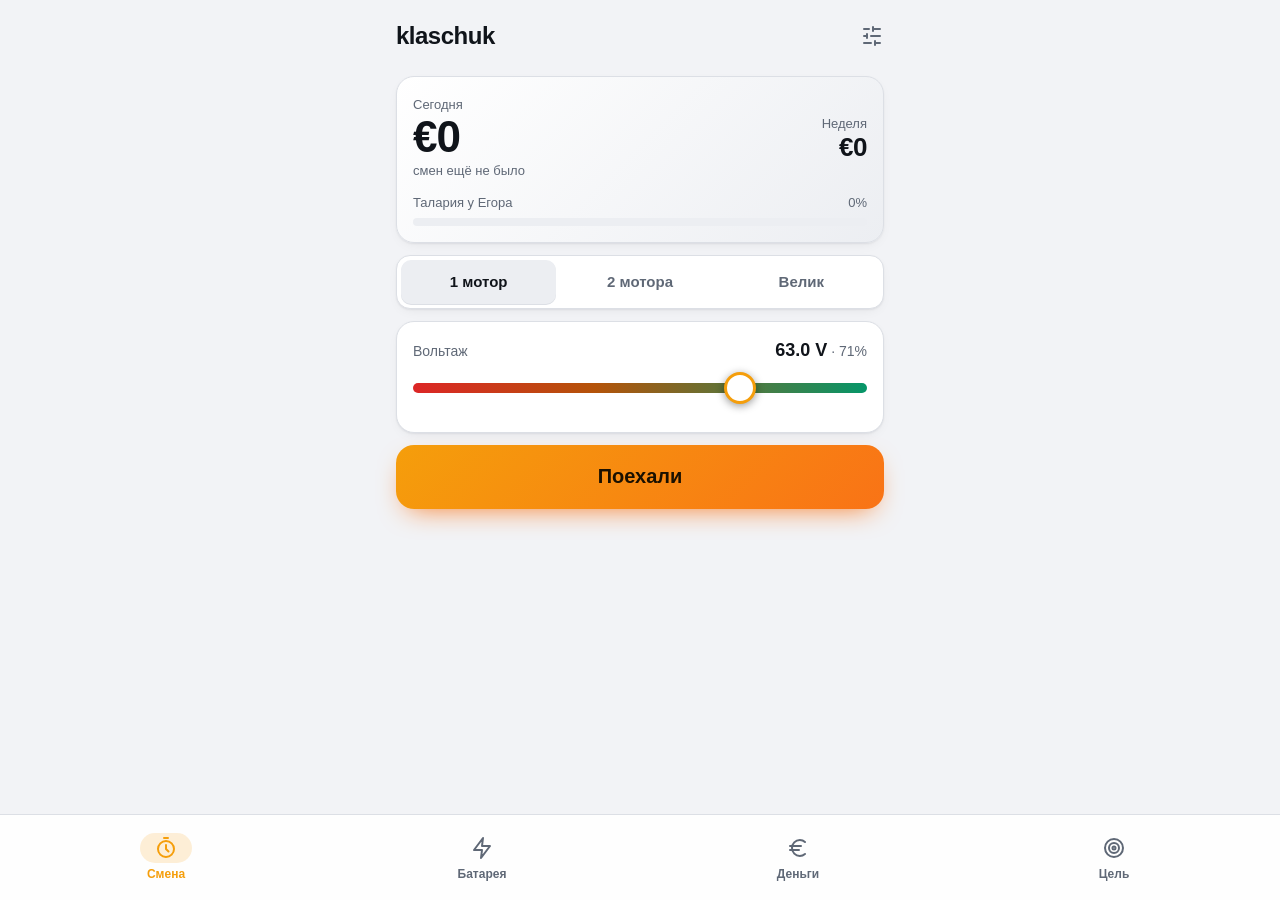
==== public/index.html @ 68939b81 "Перенос с сервера на GitHub (2026-10-26)" ====
<!doctype html>
<html lang="ru">
<head>
<meta charset="utf-8">
<meta name="viewport" content="width=device-width, initial-scale=1, viewport-fit=cover">
<title>klaschuk</title>
<meta name="description" content="Смены, батарея, деньги и цель — для курьера.">
<meta name="theme-color" content="#0b0d12">
<meta name="apple-mobile-web-app-capable" content="yes">
<meta name="mobile-web-app-capable" content="yes">
<meta name="apple-mobile-web-app-status-bar-style" content="black-translucent">
<meta name="apple-mobile-web-app-title" content="klaschuk">
<meta name="robots" content="noindex">
<link rel="manifest" href="manifest.json">
<link rel="icon" href="icons/icon-192.png">
<link rel="apple-touch-icon" href="icons/apple-touch-icon.png">
<link rel="stylesheet" href="style.css?v=8">
</head>
<body>
<svg width="0" height="0" style="position:absolute" aria-hidden="true">
  <defs>
    <linearGradient id="g-accent" x1="0" y1="0" x2="1" y2="1"><stop offset="0" stop-color="#ffb020"/><stop offset="1" stop-color="#ff7a1a"/></linearGradient>
    <symbol id="i-timer" viewBox="0 0 24 24"><circle cx="12" cy="13" r="8"/><path d="M12 9v4l2.5 2.5M10 2h4"/></symbol>
    <symbol id="i-zap" viewBox="0 0 24 24"><path d="M13 2 4 14h8l-1 8 9-12h-8l1-8z"/></symbol>
    <symbol id="i-euro" viewBox="0 0 24 24"><path d="M4 10h11M4 14h9M19 6a7.7 7.7 0 0 0-5.2-2A7.9 7.9 0 0 0 6 12c0 4.4 3.5 8 7.8 8 2 0 3.8-.8 5.2-2"/></symbol>
    <symbol id="i-target" viewBox="0 0 24 24"><circle cx="12" cy="12" r="9"/><circle cx="12" cy="12" r="5"/><circle cx="12" cy="12" r="1.5"/></symbol>
    <symbol id="i-sliders" viewBox="0 0 24 24"><path d="M20 5h-7M9 5H4M20 12h-9M7 12H4M20 19h-5M11 19H4M13 3v4M7 10v4M15 17v4"/></symbol>
    <symbol id="i-home" viewBox="0 0 24 24"><path d="M3 10.5 12 3l9 7.5M5 9v12h14V9M10 21v-6h4v6"/></symbol>
    <symbol id="i-snow" viewBox="0 0 24 24"><path d="M12 2v20M2 12h20M5 5l14 14M19 5 5 19"/></symbol>
    <symbol id="i-x" viewBox="0 0 24 24"><path d="M18 6 6 18M6 6l12 12"/></symbol>
    <symbol id="i-pause" viewBox="0 0 24 24"><path d="M9 5v14M15 5v14"/></symbol>
    <symbol id="i-play" viewBox="0 0 24 24"><path d="M7 4v16l12-8z"/></symbol>
    <symbol id="i-plus" viewBox="0 0 24 24"><path d="M12 5v14M5 12h14"/></symbol>
    <symbol id="i-minus" viewBox="0 0 24 24"><path d="M5 12h14"/></symbol>
    <symbol id="i-flag" viewBox="0 0 24 24"><path d="M5 22V4M5 4h12l-2 4 2 4H5"/></symbol>
  </defs>
</svg>
<header class="top">
  <h1>klaschuk <i id="live" class="pulse" hidden aria-label="Смена идёт"></i></h1>
  <button class="icon" data-tab="settings" aria-label="Настройки"><svg class="ic" aria-hidden="true"><use href="#i-sliders"/></svg></button>
</header>
<main id="view"></main>
<nav class="tabs" id="tabs" aria-label="Разделы">
  <button data-tab="shift"><svg class="ic" aria-hidden="true"><use href="#i-timer"/></svg>Смена</button>
  <button data-tab="battery"><svg class="ic" aria-hidden="true"><use href="#i-zap"/></svg>Батарея</button>
  <button data-tab="money"><svg class="ic" aria-hidden="true"><use href="#i-euro"/></svg>Деньги</button>
  <button data-tab="goal"><svg class="ic" aria-hidden="true"><use href="#i-target"/></svg>Цель</button>
</nav>
<div id="toast" class="toast" role="status" aria-live="polite" hidden><span></span><button hidden></button></div>
<input type="file" id="importFile" accept="application/json,.json" hidden>
<script src="app.js?v=8"></script>
</body>
</html>
---- public/style.css ----
:root {
  --bg: #0b0d12;
  --card: #151922;
  --card-2: #1e2430;
  --line: #262d3a;
  --text: #f1f4f8;
  --muted: #8691a2;
  --accent: #ffb020;
  --accent-2: #ff7a1a;
  --accent-ink: #1a1000;
  --ok: #34d399;
  --soon: #fbbf24;
  --bad: #f87171;
  --r-sm: 10px; --r-md: 14px; --r-lg: 18px; --r-xl: 22px; --r-pill: 99px;
  --shadow-card: none;
  --shadow-cta: 0 10px 28px -12px var(--accent-2);
  color-scheme: dark;
}
@media (prefers-color-scheme: light) {
  :root {
    --bg: #f2f3f6; --card: #ffffff; --card-2: #eceef2; --line: #dcdfe5;
    --text: #10141a; --muted: #5f6876; --accent: #f59e0b; --accent-2: #f97316; --accent-ink: #1a1000;
    --ok: #059669; --soon: #b45309; --bad: #dc2626;
    --shadow-card: 0 1px 2px rgba(16, 20, 26, .06), 0 4px 14px -6px rgba(16, 20, 26, .10);
    color-scheme: light;
  }
}

* { box-sizing: border-box; -webkit-tap-highlight-color: transparent; }
[hidden] { display: none !important; }
html, body { margin: 0; background: var(--bg); color: var(--text); }
body {
  font: 16px/1.35 -apple-system, BlinkMacSystemFont, "SF Pro Text", "Segoe UI", Roboto, sans-serif;
  padding: env(safe-area-inset-top) 0 calc(112px + env(safe-area-inset-bottom));
  -webkit-text-size-adjust: 100%;
  font-variant-numeric: tabular-nums;
}
main, .top { max-width: 520px; margin: 0 auto; padding-left: 16px; padding-right: 16px; }

.top { display: flex; align-items: center; justify-content: space-between; padding-top: 12px; padding-bottom: 4px; }
.top h1 { font-size: 24px; font-weight: 800; letter-spacing: -0.5px; margin: 0; display: flex; align-items: center; gap: 10px; }
.icon { background: none; border: 0; color: var(--muted); width: 48px; height: 48px; min-height: 48px; padding: 0; margin-right: -12px; }
.icon.on { color: var(--accent); }
.pulse { width: 10px; height: 10px; border-radius: 50%; background: var(--ok); box-shadow: 0 0 0 0 var(--ok); animation: pulse 1.8s infinite; }
@keyframes pulse { 0% { box-shadow: 0 0 0 0 rgba(52, 211, 153, .6); } 100% { box-shadow: 0 0 0 12px rgba(52, 211, 153, 0); } }

.card { background: var(--card); border: 1px solid var(--line); border-radius: var(--r-lg); padding: 16px; margin: 12px 0; box-shadow: var(--shadow-card); }
.card h2 { font-size: 13px; font-weight: 700; text-transform: uppercase; letter-spacing: .6px; color: var(--muted); margin: 0 0 10px; display: flex; justify-content: space-between; }
.hero { background: linear-gradient(135deg, var(--card) 0%, var(--card-2) 100%); }
.dim { color: var(--muted); }
small { color: var(--muted); font-size: 13px; }
.xl { font-size: 44px; font-weight: 800; letter-spacing: -1px; line-height: 1; display: block; }
.lg { font-size: 26px; font-weight: 800; letter-spacing: -0.5px; line-height: 1.1; display: block; }
.ok { color: var(--ok); } .soon { color: var(--soon); } .bad { color: var(--bad); }

button, .btn {
  font: inherit; font-weight: 700; color: var(--text); background: var(--card-2);
  border: 1px solid var(--line); border-radius: var(--r-md); padding: 12px 14px; min-height: 48px;
  display: inline-flex; align-items: center; justify-content: center; gap: 6px; text-decoration: none; cursor: pointer;
  transition: transform .08s ease-out, opacity .08s ease-out, background-color .15s ease-out;
}
button:active, .btn:active { transform: scale(.97); opacity: .85; }
.go, .tap {
  display: flex; width: 100%; border: 0; color: var(--accent-ink);
  background: linear-gradient(135deg, var(--accent) 0%, var(--accent-2) 100%);
  box-shadow: var(--shadow-cta);
}
.go { min-height: 64px; font-size: 20px; margin: 12px 0; border-radius: var(--r-lg); }
.tap { min-height: 112px; font-size: 28px; border-radius: var(--r-xl); margin: 12px 0 4px; }
.end { color: var(--bad); border-color: color-mix(in srgb, var(--bad) 45%, transparent); background: transparent; }
.ghost { background: transparent; }
.x { background: none; border: 0; color: var(--muted); width: 44px; height: 44px; min-height: 44px; padding: 0; margin-right: -10px; }
.link { background: none; border: 0; color: var(--muted); min-height: 44px; padding: 6px 12px; font-weight: 600; font-size: 15px; }

.seg { display: flex; gap: 6px; margin: 10px 0; background: var(--card); border: 1px solid var(--line); border-radius: var(--r-md); padding: 4px; box-shadow: var(--shadow-card); }
.seg button { flex: 1; min-height: 42px; border: 0; background: transparent; color: var(--muted); border-radius: var(--r-sm); font-size: 15px; }
.seg button.on { background: var(--card-2); color: var(--text); box-shadow: 0 1px 0 var(--line); }
.chips { display: flex; flex-wrap: wrap; gap: 8px; margin: 10px 0; }
.chips button { min-height: 44px; padding: 8px 16px; border-radius: var(--r-pill); font-size: 15px; }
.chips button.on { background: var(--accent); color: var(--accent-ink); border-color: var(--accent); }

.row { display: flex; justify-content: space-between; align-items: center; gap: 12px; }
.grid2 { display: grid; grid-template-columns: 1fr 1fr; gap: 10px; }
.grid3 { display: grid; grid-template-columns: repeat(3, 1fr); gap: 8px; }
.kpi { background: var(--card-2); border-radius: var(--r-md); padding: 10px 12px; }
.kpi b { display: block; font-size: 20px; font-weight: 800; }
.kpi small { font-size: 12px; }
.r { text-align: right; }

label { display: block; font-size: 13px; color: var(--muted); margin: 10px 0 0; }
input:not([type=range]):not([type=checkbox]):not([type=file]), select {
  display: block; width: 100%; margin-top: 6px; padding: 14px; font: inherit; font-size: 18px; font-weight: 600;
  color: var(--text); background: var(--card-2); border: 1px solid var(--line); border-radius: var(--r-md);
  -webkit-appearance: none; appearance: none;
}
input:focus { outline: 2px solid var(--accent); outline-offset: 1px; }
.money-in { font-size: 34px !important; font-weight: 800 !important; text-align: center; padding: 16px !important; }
.inline { display: flex; gap: 8px; margin-top: 8px; }
.inline input { margin: 0 !important; flex: 1; min-width: 0; }

input[type=range] { -webkit-appearance: none; appearance: none; width: 100%; height: 44px; background: transparent; margin: 4px 0 0; }
input[type=range]::-webkit-slider-runnable-track { height: 10px; border-radius: 99px; background: linear-gradient(90deg, var(--bad), var(--soon) 40%, var(--ok)); }
input[type=range]::-moz-range-track { height: 10px; border-radius: 99px; background: linear-gradient(90deg, var(--bad), var(--soon) 40%, var(--ok)); }
input[type=range]::-webkit-slider-thumb { -webkit-appearance: none; width: 32px; height: 32px; margin-top: -11px; border-radius: 50%; background: #fff; border: 3px solid var(--accent); box-shadow: 0 2px 8px rgba(0,0,0,.4); }
input[type=range]::-moz-range-thumb { width: 26px; height: 26px; border-radius: 50%; background: #fff; border: 3px solid var(--accent); }
.vlabel { margin-top: 14px; display: flex; justify-content: space-between; align-items: baseline; font-size: 14px; color: var(--muted); }
.vlabel b { font-size: 18px; color: var(--text); }

.timer { font-size: 56px; font-weight: 800; letter-spacing: -2px; line-height: 1; margin: 6px 0 12px; }

.ringwrap { position: relative; width: 200px; height: 200px; margin: 4px auto 8px; }
.ring { width: 100%; height: 100%; }
.ring .track { fill: none; stroke: var(--card-2); stroke-width: 12; }
.ring .val { fill: none; stroke-width: 12; stroke-linecap: round; transition: stroke-dashoffset .3s; }
.ring.ok .val { stroke: var(--ok); } .ring.soon .val { stroke: var(--soon); } .ring.bad .val { stroke: var(--bad); }
.ring.accent .val { stroke: url(#g-accent); }
.ringtxt { position: absolute; inset: 0; display: flex; flex-direction: column; align-items: center; justify-content: center; text-align: center; }
.ringtxt b { font-size: 46px; font-weight: 800; letter-spacing: -1.5px; line-height: 1; }

.bars { display: grid; gap: 10px; }
.barrow { display: grid; grid-template-columns: 64px 1fr 60px; align-items: center; gap: 10px; font-size: 14px; }
.btrack { height: 12px; background: var(--card-2); border-radius: 99px; overflow: hidden; }
.btrack > i { display: block; height: 100%; border-radius: 99px; background: linear-gradient(90deg, var(--accent), var(--accent-2)); }
.progress { height: 8px; background: var(--card-2); border-radius: 99px; overflow: hidden; margin-top: 12px; }
.progress > i { display: block; height: 100%; background: linear-gradient(90deg, var(--accent), var(--accent-2)); }

.list { list-style: none; margin: 0; padding: 0; }
.list li { display: flex; justify-content: space-between; align-items: center; gap: 8px; padding: 11px 0; border-bottom: 1px solid var(--line); }
.list li:last-child { border-bottom: 0; }
.list .meta { font-size: 13px; color: var(--muted); }

details { margin-top: 12px; }
summary { color: var(--muted); font-size: 14px; cursor: pointer; padding: 6px 0; }

.tabs {
  position: fixed; left: 0; right: 0; bottom: 0; z-index: 10;
  display: grid; grid-template-columns: repeat(4, 1fr);
  background: color-mix(in srgb, var(--card) 88%, transparent); backdrop-filter: blur(14px); -webkit-backdrop-filter: blur(14px);
  border-top: 1px solid var(--line); padding: 6px 8px calc(6px + env(safe-area-inset-bottom));
}
.tabs button { flex-direction: column; gap: 3px; background: none; border: 0; font-size: 12px; font-weight: 600; color: var(--muted); min-height: 54px; }

.tabs button.on { color: var(--accent); }
.tabs button .ic { padding: 3px 14px; width: 52px; height: 30px; border-radius: var(--r-pill); transition: background-color .2s ease-out; }
.tabs button.on .ic { background: color-mix(in srgb, var(--accent) 16%, transparent); }

.toast {
  position: fixed; left: 50%; top: calc(10px + env(safe-area-inset-top)); transform: translateX(-50%); box-shadow: 0 8px 24px -8px rgba(0,0,0,.45);
  display: flex; align-items: center; gap: 12px; background: var(--text); color: var(--bg);
  padding: 10px 12px 10px 16px; border-radius: var(--r-md); font-weight: 700; z-index: 20; max-width: calc(100% - 32px);
}
.toast[hidden] { display: none; }
.toast button { min-height: 44px; padding: 6px 14px; background: var(--bg); color: var(--accent); border: 0; border-radius: 9px; }

.paused .timer { color: var(--muted); }
.pausebtn { width: 100%; margin-top: 10px; }
.paused .pausebtn { background: var(--ok); color: #04130c; border-color: var(--ok); }

.ic { width: 20px; height: 20px; flex: none; fill: none; stroke: currentColor; stroke-width: 2; stroke-linecap: round; stroke-linejoin: round; }
.tap .ic { width: 30px; height: 30px; stroke-width: 2.6; }
.icon .ic { width: 24px; height: 24px; }
button:focus-visible, .btn:focus-visible, input[type=range]:focus-visible { outline: 3px solid var(--accent); outline-offset: 2px; }
@media (prefers-reduced-motion: reduce) {
  *, *::before, *::after { animation: none !important; transition: none !important; }
}
.card > .vlabel:first-child, .card > .chips:first-child { margin-top: 0; }
.rowbtn { flex: 1; min-width: 0; justify-content: flex-start; text-align: left; flex-wrap: wrap; gap: 4px 8px; background: none; border: 0; padding: 4px 0; min-height: 44px; font-weight: 400; color: var(--text); }
.rowbtn b { font-weight: 700; }
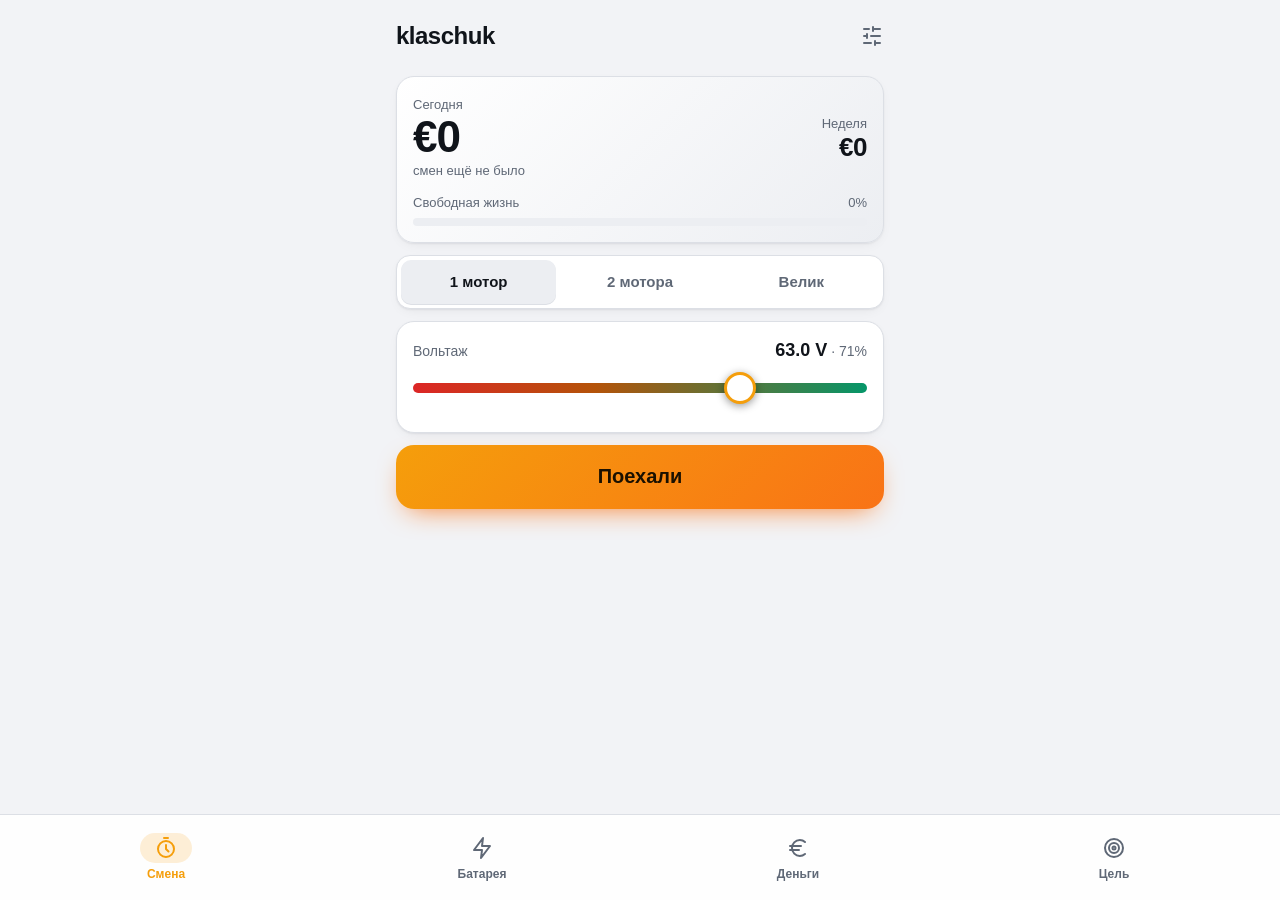
==== commit f48a77bc: "v11: цель «Свободная жизнь» по умолчанию, убраны пресеты" ====
--- a/public/index.html
+++ b/public/index.html
@@ -48,6 +48,6 @@
 </nav>
 <div id="toast" class="toast" role="status" aria-live="polite" hidden><span></span><button hidden></button></div>
 <input type="file" id="importFile" accept="application/json,.json" hidden>
-<script src="app.js?v=8"></script>
+<script src="app.js?v=11"></script>
 </body>
 </html>
